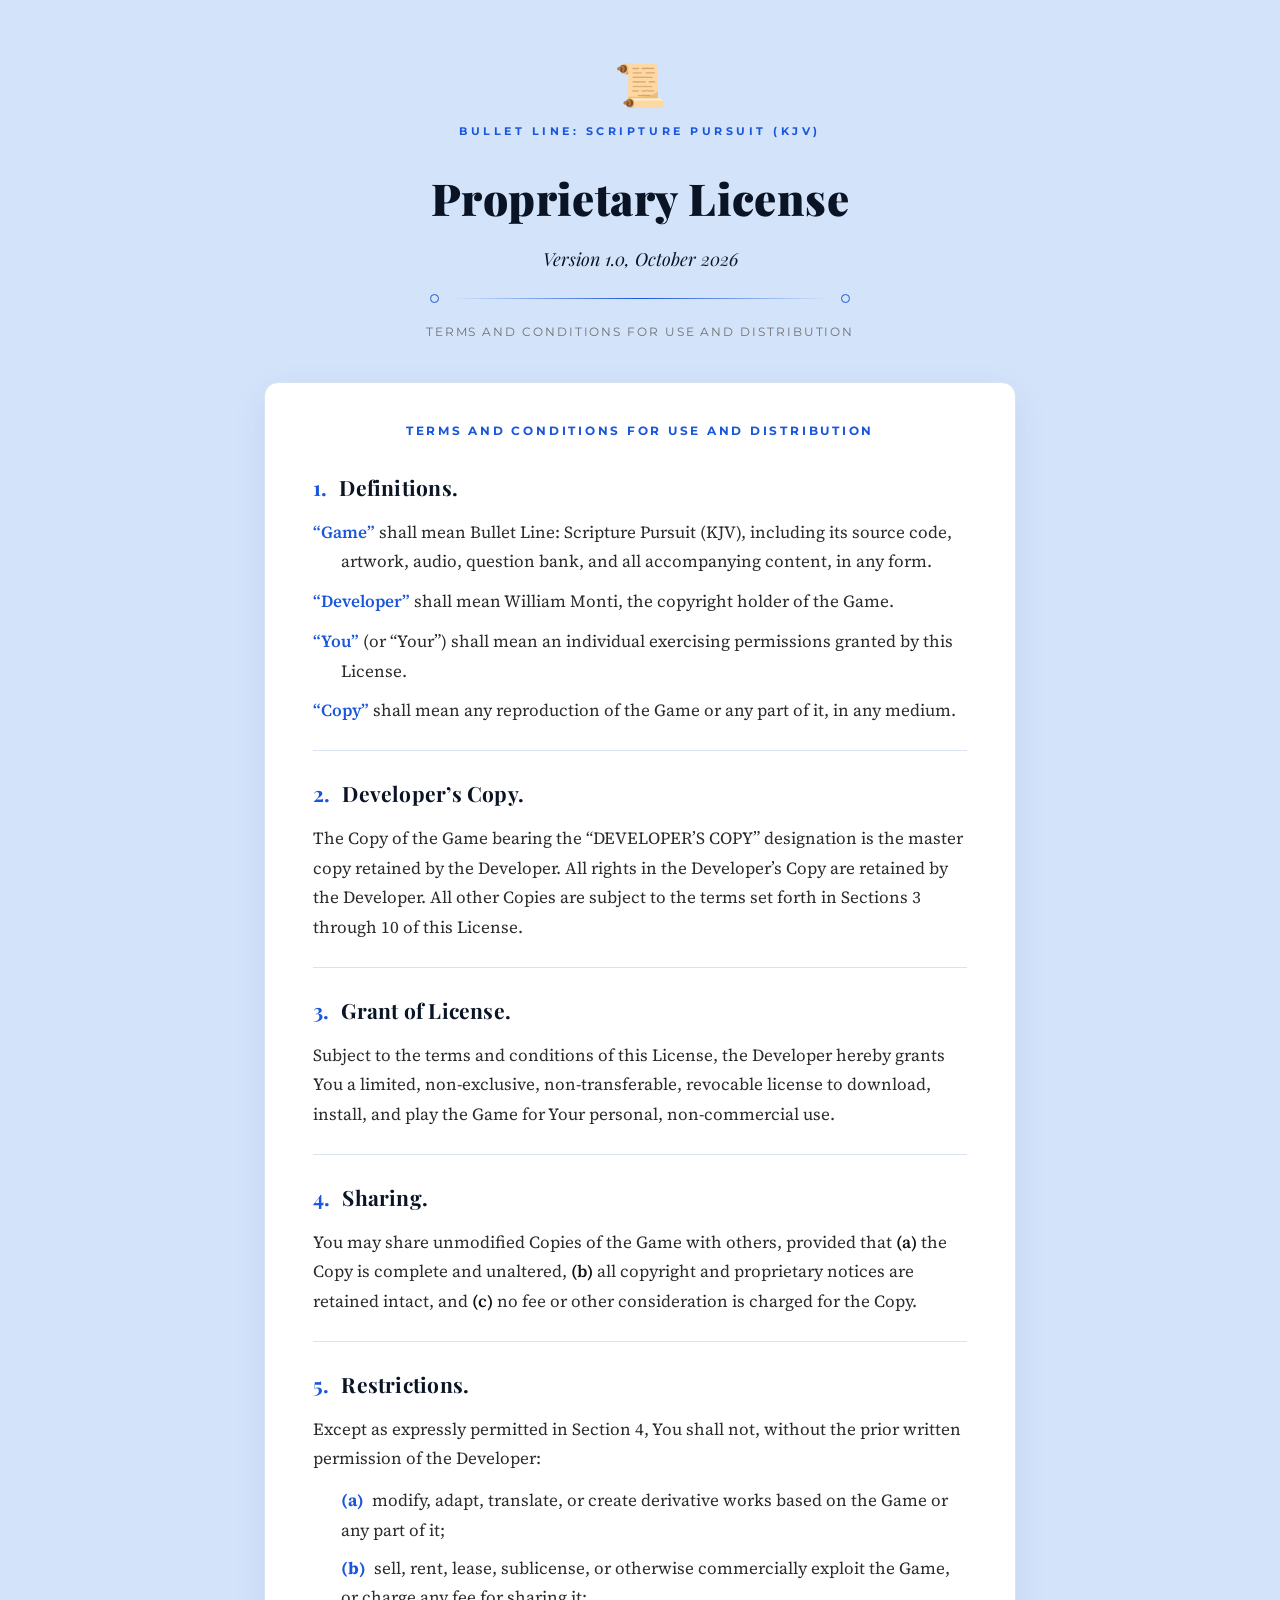
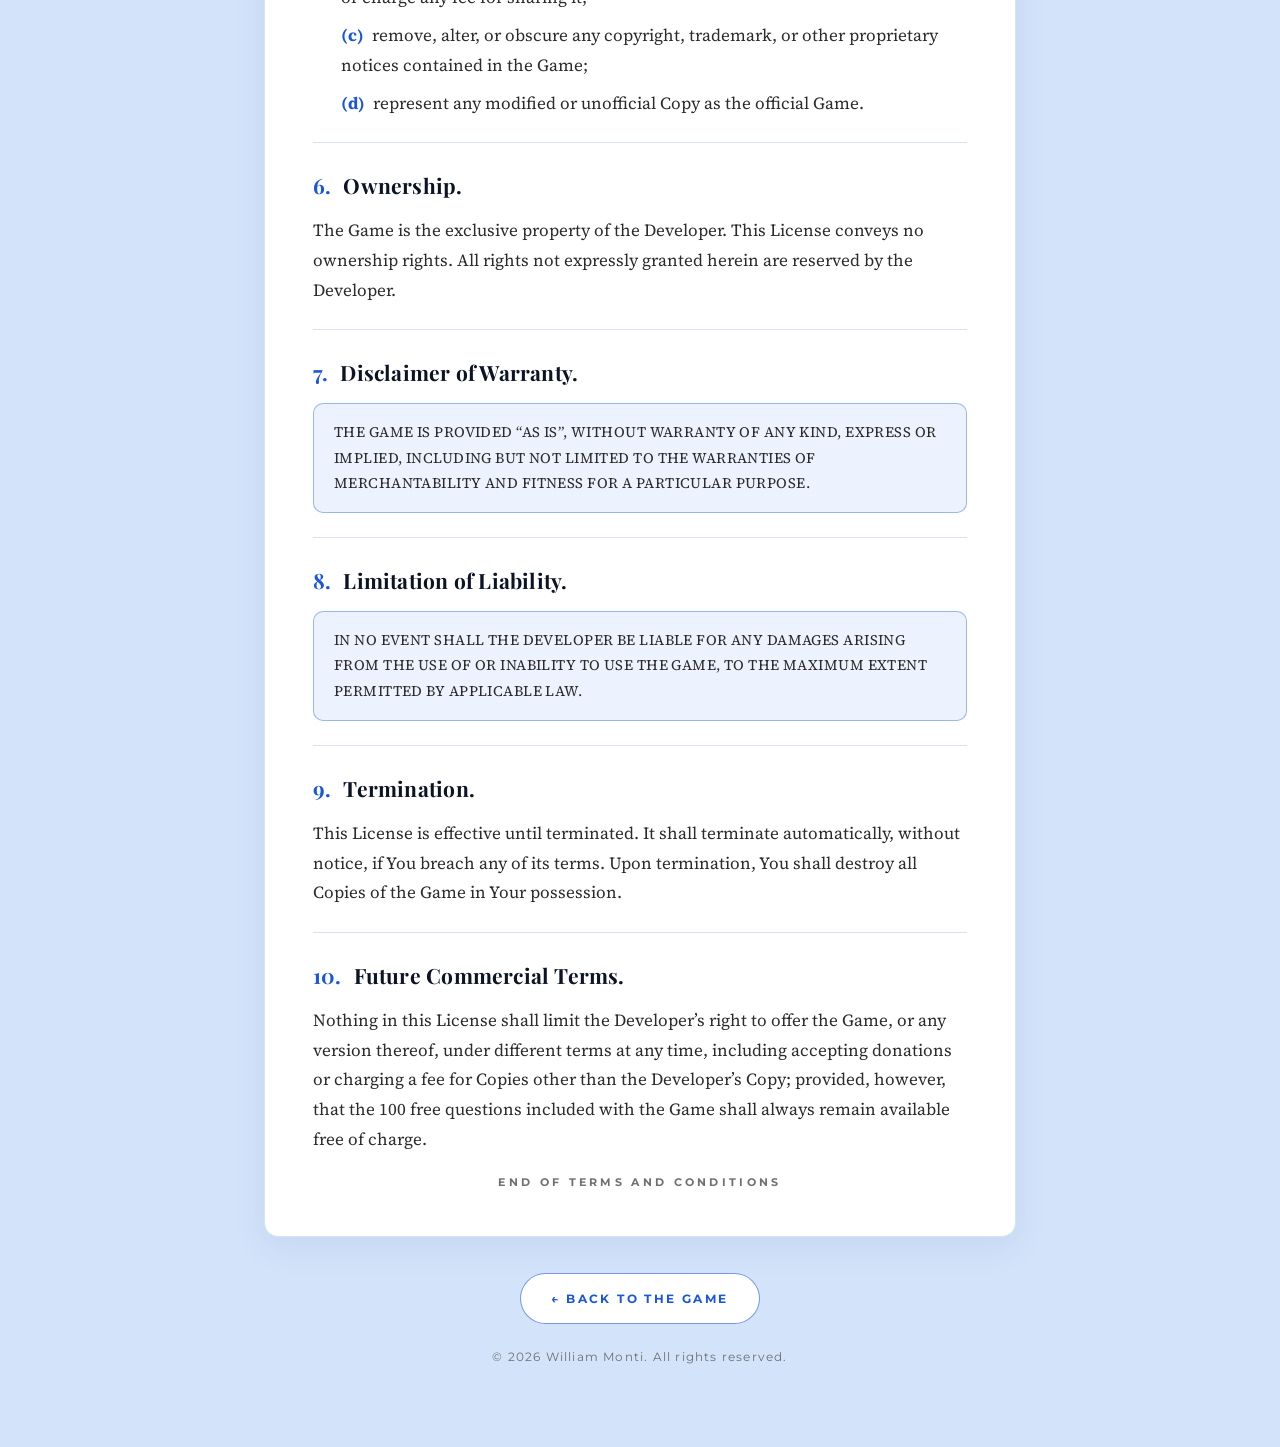
==== license.html @ 05ab4436 "Add files via upload" ====
<!DOCTYPE html>
<html lang="en">
<head>
<meta charset="UTF-8">
<meta name="viewport" content="width=device-width, initial-scale=1.0">
<title>Proprietary License — Bullet Line: Scripture Pursuit (KJV)</title>
<link rel="preconnect" href="https://fonts.googleapis.com">
<link rel="preconnect" href="https://fonts.gstatic.com" crossorigin>
<link href="https://fonts.googleapis.com/css2?family=Montserrat:wght@400;500;600;700&family=Playfair+Display:ital,wght@0,600;0,700;0,900;1,600&family=Source+Serif+4:ital,opsz,wght@0,8..60,400;0,8..60,600;1,8..60,400&display=swap" rel="stylesheet">
<style>
  :root{
    --paper:#d3e3fa; --card:#ffffff; --ink:#2b2b2b; --muted:#707070;
    --blue:#1a56db; --navy:#0a1424; --line:#d8e2f0;
  }
  *{box-sizing:border-box;}
  body{
    margin:0; color:var(--ink);
    font-family:'Source Serif 4',Georgia,'Times New Roman',serif;
    font-size:17px; line-height:1.75;
    background:var(--paper);
    min-height:100vh;
  }
  .page{max-width:800px;margin:0 auto;padding:64px 24px 80px;}

  /* ---------- document header ---------- */
  header{text-align:center;margin-bottom:40px;}
  .doc-emoji{font-size:42px;margin-bottom:16px;line-height:1;}
  .kicker{
    font-family:'Montserrat',sans-serif;
    color:var(--blue);font-size:11px;font-weight:700;letter-spacing:.32em;
    text-transform:uppercase;margin-bottom:18px;
  }
  h1{
    font-family:'Playfair Display',Georgia,serif;font-weight:900;
    color:#0a1424;font-size:clamp(30px,5vw,44px);
    letter-spacing:.01em;margin:0 0 8px;
  }
  .version{
    font-family:'Playfair Display',Georgia,serif;font-style:italic;
    color:var(--navy);font-size:18px;margin-bottom:18px;
  }
  .rule{display:flex;align-items:center;justify-content:center;margin:0 auto 18px;max-width:420px;}
  .rule .dot{flex:0 0 auto;width:9px;height:9px;border-radius:9999px;border:1px solid var(--blue);background:transparent;}
  .rule .bar{flex:1 1 auto;height:1px;background:linear-gradient(90deg,transparent,var(--blue),transparent);margin:0 12px;}
  .meta{
    font-family:'Montserrat',sans-serif;
    color:var(--muted);font-size:12px;letter-spacing:.16em;text-transform:uppercase;
  }

  /* ---------- license card ---------- */
  .card{
    background:var(--card);
    border:1px solid var(--line);border-radius:14px;
    padding:16px 48px 36px;
    box-shadow:0 10px 34px rgba(20,60,140,.08);
  }
  .preamble{
    font-family:'Montserrat',sans-serif;
    text-align:center;color:var(--blue);
    font-size:11.5px;font-weight:700;letter-spacing:.24em;text-transform:uppercase;
    padding:22px 0 4px;
  }
  section{padding:24px 0;border-bottom:1px solid var(--line);}
  section:last-child{border-bottom:none;padding-bottom:8px;}
  h2{
    font-family:'Playfair Display',Georgia,serif;font-weight:700;
    color:#0a1424;font-size:21px;letter-spacing:.01em;
    margin:0 0 12px;
  }
  h2 .secnum{color:var(--blue);margin-right:12px;}
  p{margin:0 0 12px;}
  p:last-child{margin-bottom:0;}
  .def{margin:0 0 10px;padding-left:28px;text-indent:-28px;}
  .def:last-child{margin-bottom:0;}
  .def .term{color:var(--blue);font-weight:600;}
  .clause{margin:0 0 8px;padding-left:28px;}
  .clause:last-child{margin-bottom:0;}
  .clause .lbl{color:var(--blue);font-weight:700;margin-right:8px;}
  strong{font-weight:600;color:#111;}
  .caps{
    border:1px solid rgba(26,86,219,.4);border-radius:10px;
    padding:16px 20px;background:#edf3fe;
    font-size:14.5px;letter-spacing:.03em;
  }
  .endmark{
    font-family:'Montserrat',sans-serif;
    text-align:center;color:var(--muted);font-size:11px;font-weight:700;
    letter-spacing:.3em;text-transform:uppercase;padding-top:6px;
  }

  /* ---------- footer ---------- */
  footer{text-align:center;margin-top:36px;}
  .back{
    font-family:'Montserrat',sans-serif;
    display:inline-block;font-size:12px;font-weight:700;
    letter-spacing:.2em;text-transform:uppercase;text-decoration:none;
    border:1px solid rgba(26,86,219,.6);border-radius:9999px;padding:14px 30px;
    color:var(--blue);background:#fff;
    transition:border-color .2s, background .2s;
  }
  .back:hover{border-color:var(--blue);background:#edf3fe;}
  .copy{
    font-family:'Montserrat',sans-serif;
    margin-top:22px;color:var(--muted);font-size:12px;letter-spacing:.1em;
  }
  @media (max-width:640px){
    .page{padding:44px 16px 60px;}
    .card{padding:10px 24px 28px;}
    h2{font-size:19px;}
    body{font-size:16px;}
  }

  @media print{
    body{background:#fff;}
    .page{max-width:none;padding:0;}
    .card{box-shadow:none;}
    .back{display:none;}
  }
</style>
  <!-- Google tag (gtag.js) -->
  <script async src="https://www.googletagmanager.com/gtag/js?id=G-0NYTRH8V3D"></script>
  <script>
    window.dataLayer = window.dataLayer || [];
    function gtag(){dataLayer.push(arguments);}
    gtag('js', new Date());
    gtag('config', 'G-0NYTRH8V3D');
  </script>
</head>
<body>
  <div class="page">
    <header>
      <div class="doc-emoji">&#128220;</div>
      <div class="kicker">Bullet Line: Scripture Pursuit (KJV)</div>
      <h1>Proprietary License</h1>
      <div class="version">Version 1.0, October 2026</div>
      <div class="rule" aria-hidden="true">
        <span class="dot"></span><span class="bar"></span><span class="dot"></span>
      </div>
      <div class="meta">Terms and Conditions for Use and Distribution</div>
    </header>

    <main class="card">
      <div class="preamble">Terms and Conditions for Use and Distribution</div>

      <section id="s1">
        <h2><span class="secnum">1.</span>Definitions.</h2>
        <p class="def"><span class="term">&ldquo;Game&rdquo;</span> shall mean Bullet Line: Scripture Pursuit (KJV), including its source code, artwork, audio, question bank, and all accompanying content, in any form.</p>
        <p class="def"><span class="term">&ldquo;Developer&rdquo;</span> shall mean William Monti, the copyright holder of the Game.</p>
        <p class="def"><span class="term">&ldquo;You&rdquo;</span> (or &ldquo;Your&rdquo;) shall mean an individual exercising permissions granted by this License.</p>
        <p class="def"><span class="term">&ldquo;Copy&rdquo;</span> shall mean any reproduction of the Game or any part of it, in any medium.</p>
      </section>

      <section id="s2">
        <h2><span class="secnum">2.</span>Developer&rsquo;s Copy.</h2>
        <p>The Copy of the Game bearing the &ldquo;DEVELOPER&rsquo;S COPY&rdquo; designation is the master copy retained by the Developer. All rights in the Developer&rsquo;s Copy are retained by the Developer. All other Copies are subject to the terms set forth in Sections 3 through 10 of this License.</p>
      </section>

      <section id="s3">
        <h2><span class="secnum">3.</span>Grant of License.</h2>
        <p>Subject to the terms and conditions of this License, the Developer hereby grants You a limited, non-exclusive, non-transferable, revocable license to download, install, and play the Game for Your personal, non-commercial use.</p>
      </section>

      <section id="s4">
        <h2><span class="secnum">4.</span>Sharing.</h2>
        <p>You may share unmodified Copies of the Game with others, provided that <strong>(a)</strong> the Copy is complete and unaltered, <strong>(b)</strong> all copyright and proprietary notices are retained intact, and <strong>(c)</strong> no fee or other consideration is charged for the Copy.</p>
      </section>

      <section id="s5">
        <h2><span class="secnum">5.</span>Restrictions.</h2>
        <p>Except as expressly permitted in Section 4, You shall not, without the prior written permission of the Developer:</p>
        <p class="clause"><span class="lbl">(a)</span>modify, adapt, translate, or create derivative works based on the Game or any part of it;</p>
        <p class="clause"><span class="lbl">(b)</span>sell, rent, lease, sublicense, or otherwise commercially exploit the Game, or charge any fee for sharing it;</p>
        <p class="clause"><span class="lbl">(c)</span>remove, alter, or obscure any copyright, trademark, or other proprietary notices contained in the Game;</p>
        <p class="clause"><span class="lbl">(d)</span>represent any modified or unofficial Copy as the official Game.</p>
      </section>

      <section id="s6">
        <h2><span class="secnum">6.</span>Ownership.</h2>
        <p>The Game is the exclusive property of the Developer. This License conveys no ownership rights. All rights not expressly granted herein are reserved by the Developer.</p>
      </section>

      <section id="s7">
        <h2><span class="secnum">7.</span>Disclaimer of Warranty.</h2>
        <p class="caps">THE GAME IS PROVIDED &ldquo;AS IS&rdquo;, WITHOUT WARRANTY OF ANY KIND, EXPRESS OR IMPLIED, INCLUDING BUT NOT LIMITED TO THE WARRANTIES OF MERCHANTABILITY AND FITNESS FOR A PARTICULAR PURPOSE.</p>
      </section>

      <section id="s8">
        <h2><span class="secnum">8.</span>Limitation of Liability.</h2>
        <p class="caps">IN NO EVENT SHALL THE DEVELOPER BE LIABLE FOR ANY DAMAGES ARISING FROM THE USE OF OR INABILITY TO USE THE GAME, TO THE MAXIMUM EXTENT PERMITTED BY APPLICABLE LAW.</p>
      </section>

      <section id="s9">
        <h2><span class="secnum">9.</span>Termination.</h2>
        <p>This License is effective until terminated. It shall terminate automatically, without notice, if You breach any of its terms. Upon termination, You shall destroy all Copies of the Game in Your possession.</p>
      </section>
      <section id="s10">
        <h2><span class="secnum">10.</span>Future Commercial Terms.</h2>
        <p>Nothing in this License shall limit the Developer&rsquo;s right to offer the Game, or any version thereof, under different terms at any time, including accepting donations or charging a fee for Copies other than the Developer&rsquo;s Copy; provided, however, that the 100 free questions included with the Game shall always remain available free of charge.</p>
        <p class="endmark">End of Terms and Conditions</p>
      </section>
    </main>

    <footer>
      <a class="back" href="index.html">&larr; Back to the Game</a>
      <p class="copy">&copy; 2026 William Monti. All rights reserved.</p>
    </footer>
  </div>
</body>
</html>
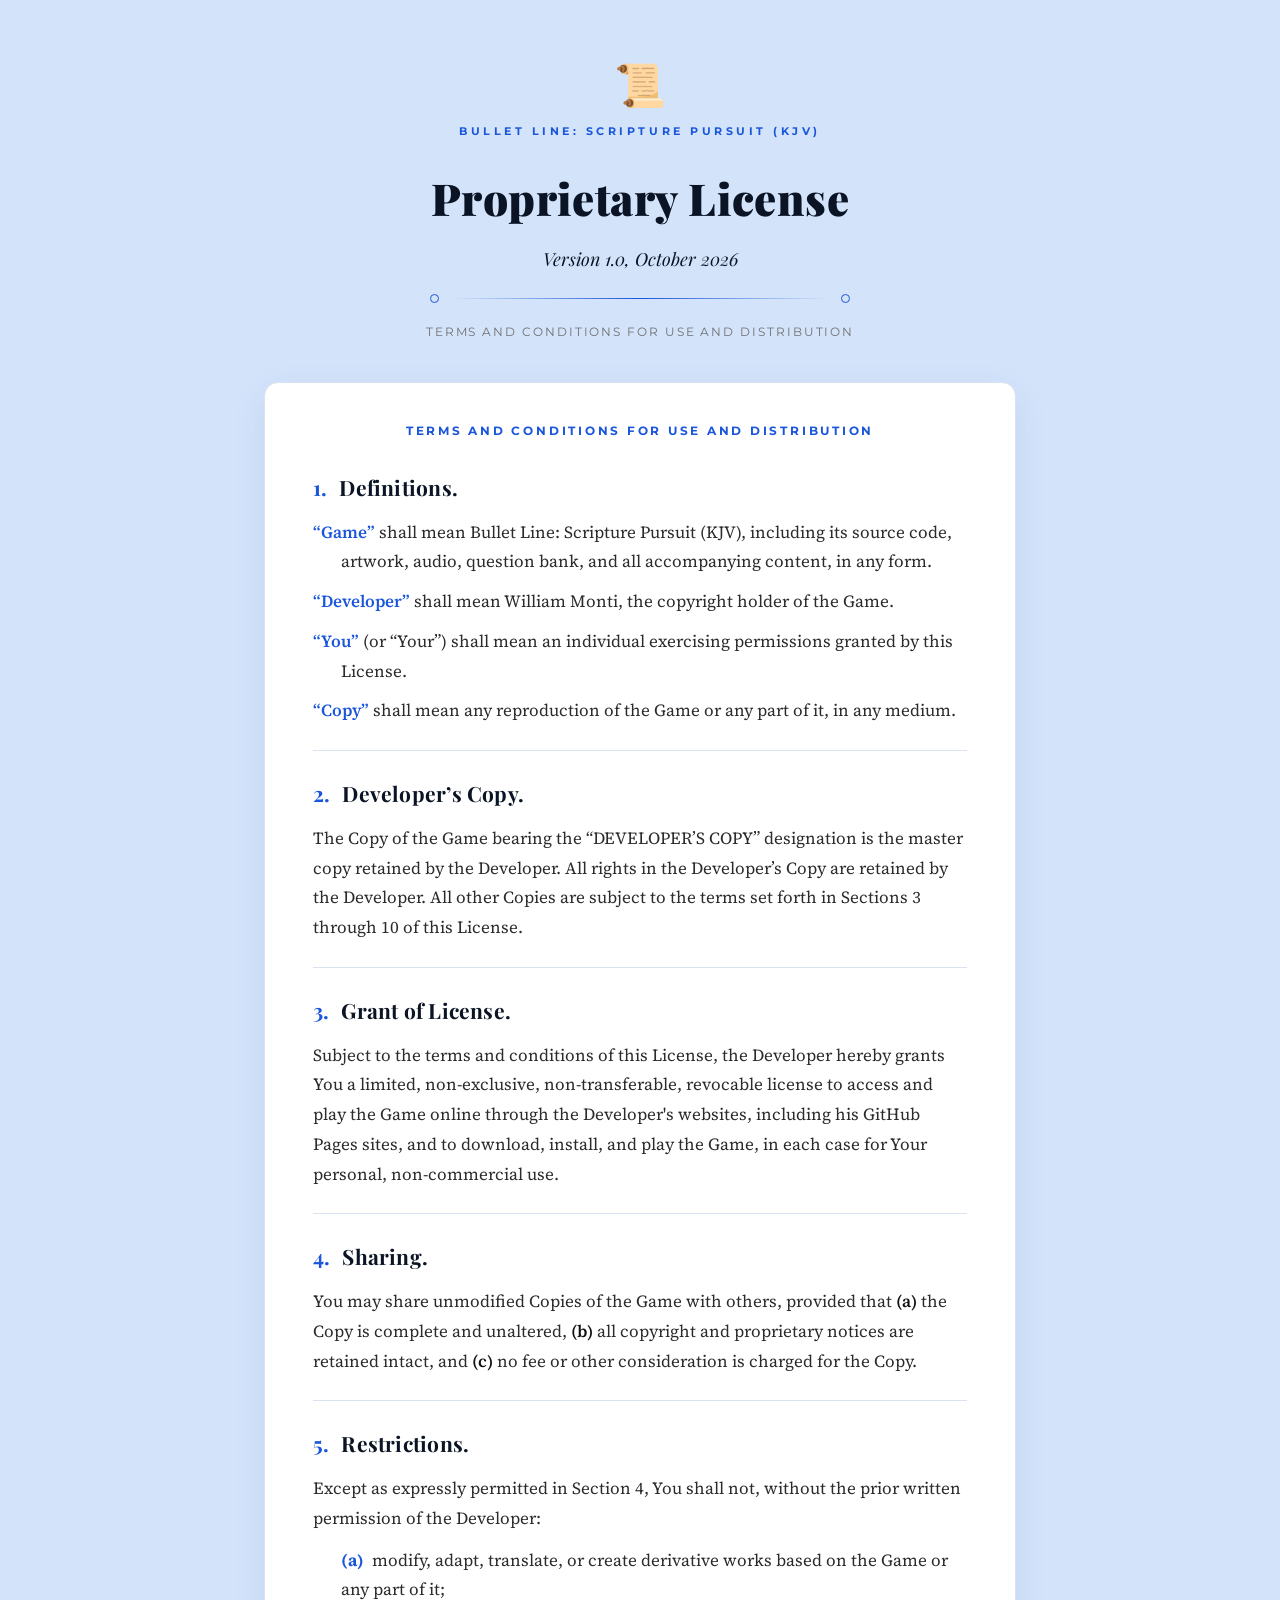
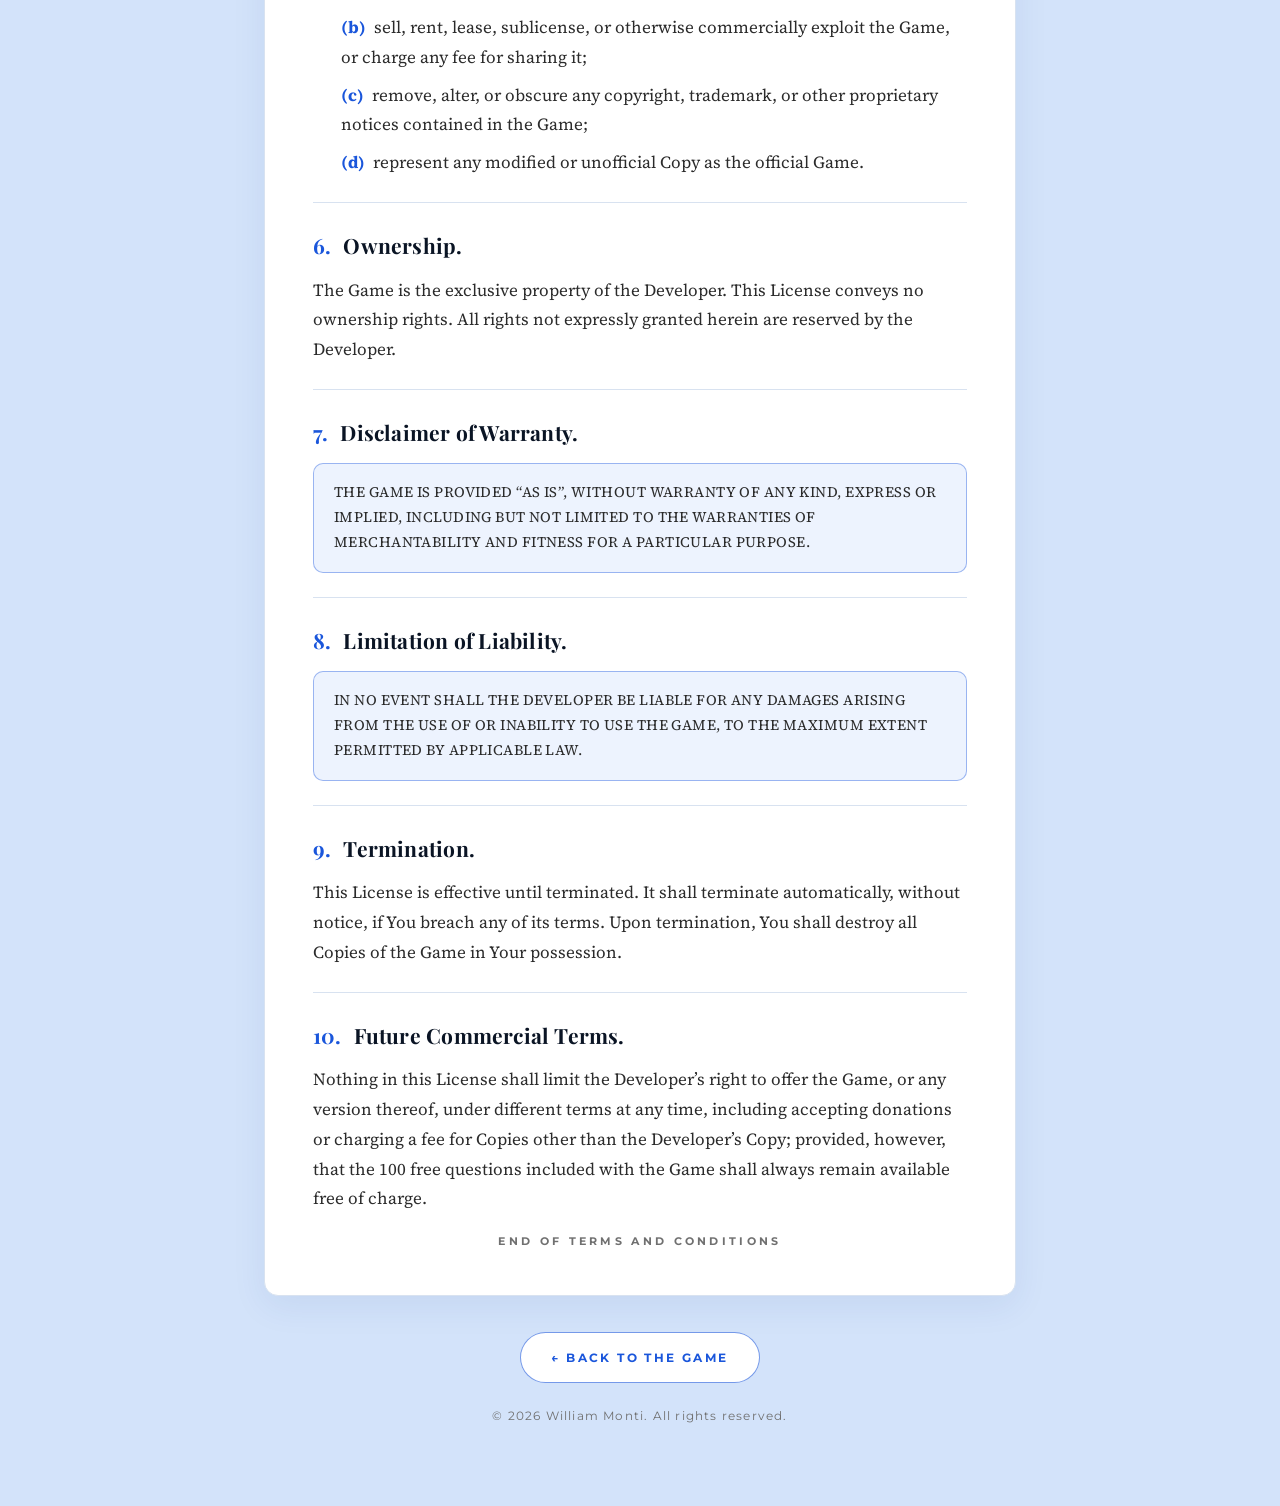
==== commit 947445bb: "Add files via upload" ====
--- a/license.html
+++ b/license.html
@@ -157,7 +157,7 @@
 
       <section id="s3">
         <h2><span class="secnum">3.</span>Grant of License.</h2>
-        <p>Subject to the terms and conditions of this License, the Developer hereby grants You a limited, non-exclusive, non-transferable, revocable license to download, install, and play the Game for Your personal, non-commercial use.</p>
+        <p>Subject to the terms and conditions of this License, the Developer hereby grants You a limited, non-exclusive, non-transferable, revocable license to access and play the Game online through the Developer's websites, including his GitHub Pages sites, and to download, install, and play the Game, in each case for Your personal, non-commercial use.</p>
       </section>
 
       <section id="s4">
@@ -201,7 +201,7 @@
     </main>
 
     <footer>
-      <a class="back" href="index.html">&larr; Back to the Game</a>
+      <a class="back" href="index.html" onclick="window.close();setTimeout(function(){window.location.href='index.html';},300);return false;">&larr; Back to the Game</a>
       <p class="copy">&copy; 2026 William Monti. All rights reserved.</p>
     </footer>
   </div>
